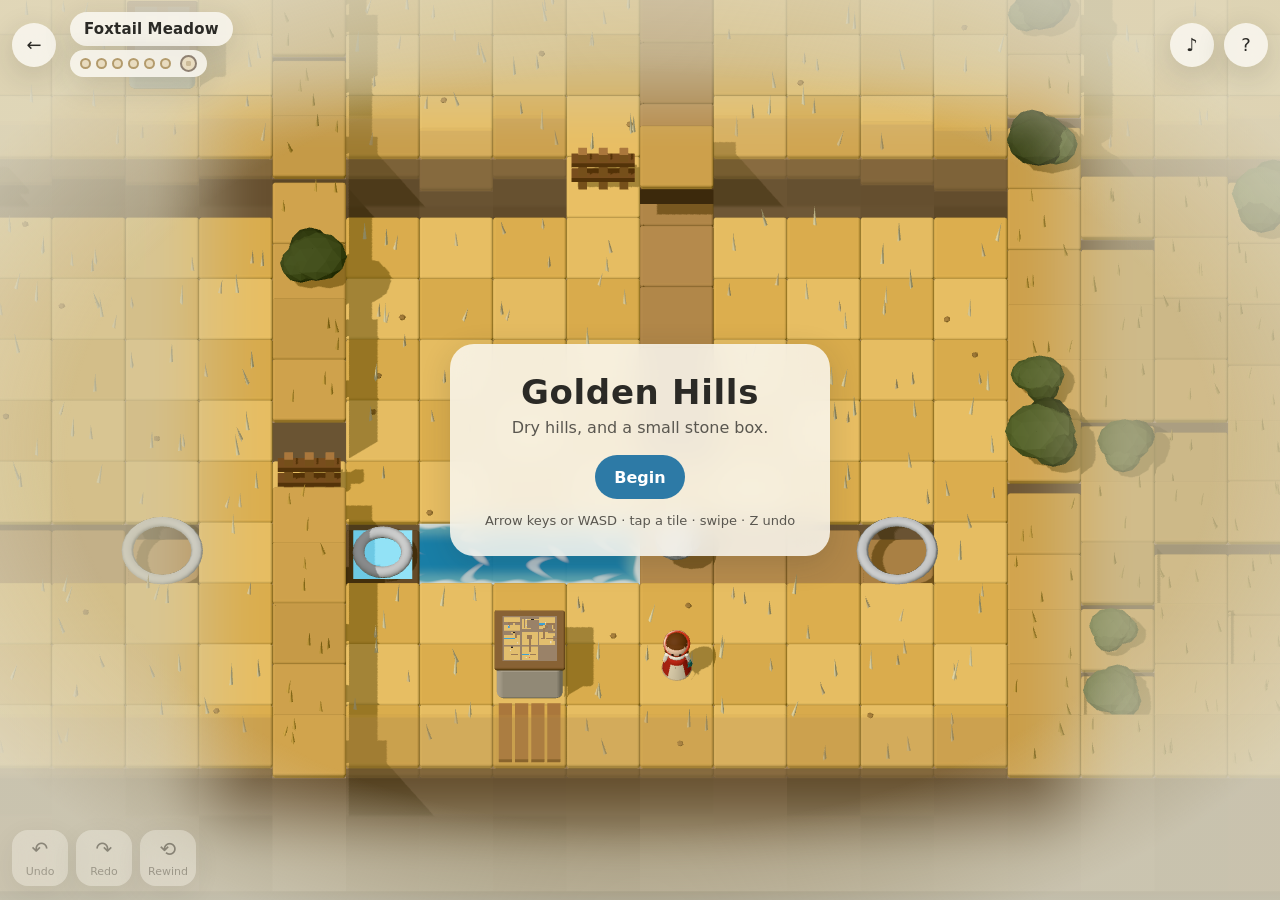
==== goldenhills/index.html @ 191e9e6d "feat: Golden Hills pocket-world puzzle game and puzzle studio Golden Hills (goldenhills/): a pocket-" ====
<!doctype html>
<html lang="en">
<head>
  <meta charset="utf-8">
  <meta name="viewport" content="width=device-width, initial-scale=1, viewport-fit=cover">
  <meta name="color-scheme" content="light">
  <title>Golden Hills</title>
  <link rel="icon" href="data:image/svg+xml,%3Csvg xmlns='http://www.w3.org/2000/svg' viewBox='0 0 16 16'%3E%3Crect x='2' y='4' width='12' height='10' rx='2' fill='%23d9c9a8'/%3E%3Cpath d='M6 14V10a2 2 0 0 1 4 0v4z' fill='%232e2620'/%3E%3Cpath d='M2 7h12' stroke='%233f9fd0' stroke-width='1.5'/%3E%3C/svg%3E">
  <link rel="stylesheet" href="./style.css">
  <script type="importmap">
    { "imports": {
      "three": "./vendor/three/three.module.js",
      "three/addons/": "./vendor/three/addons/",
      "@sparkjsdev/spark": "./vendor/spark/spark.module.min.js"
    } }
  </script>
</head>
<body>
  <main id="game">
    <div class="fog" aria-hidden="true"></div>
    <canvas id="scene" aria-describedby="status"></canvas>
    <div class="vignette" aria-hidden="true"></div>

    <header class="hud top">
      <a class="chip" id="back" href="../" aria-label="Back to the collection" hidden>←</a>
      <div class="place-wrap">
        <p id="place" class="place" aria-live="polite"></p>
        <div id="pools" class="pools" role="img" aria-label="Pools awake"></div>
      </div>
      <button class="chip" id="sound" type="button" aria-pressed="true" aria-label="Sound">♪</button>
      <button class="chip" id="help-open" type="button" aria-label="How to play">?</button>
    </header>

    <figure id="outside" class="outside" hidden aria-hidden="true"><canvas width="160" height="160"></canvas><figcaption>Outside</figcaption></figure>
    <div id="prompt" class="prompt" hidden></div>
    <p id="status" class="status" role="status" aria-live="polite"></p>

    <nav class="hud bottom" aria-label="Controls">
      <div class="pad" role="group" aria-label="Move">
        <button type="button" data-dir="up" aria-label="Up">▲</button>
        <button type="button" data-dir="left" aria-label="Left">◀</button>
        <button type="button" data-dir="down" aria-label="Down">▼</button>
        <button type="button" data-dir="right" aria-label="Right">▶</button>
      </div>
      <div class="actions">
        <button type="button" id="undo" class="action" aria-label="Undo" aria-keyshortcuts="Z"><i aria-hidden="true">↶</i><span>Undo</span></button>
        <button type="button" id="redo" class="action" aria-label="Redo" aria-keyshortcuts="Shift+Z"><i aria-hidden="true">↷</i><span>Redo</span></button>
        <button type="button" id="rewind" class="action" aria-label="Rewind a clearing" aria-keyshortcuts="R"><i aria-hidden="true">⟲</i><span>Rewind</span></button>
      </div>
    </nav>

    <section id="title" class="card title">
      <h1>Golden Hills</h1>
      <p>Dry hills, and a small stone box.</p>
      <button type="button" id="begin" class="primary">Begin</button>
      <p class="fine">Arrow keys or WASD · tap a tile · swipe · Z undo</p>
    </section>

    <div id="bubble" class="bubble" hidden aria-hidden="true">hi! thanks for the rain!</div>
  </main>

  <dialog id="ending" class="ending" aria-labelledby="ending-title">
    <h2 id="ending-title">You brought the rain back to Golden Hills.</h2>
    <p>Say hi to Safii at <a href="https://safii.tz.mt" target="_blank" rel="noopener">safii.tz.mt</a></p>
    <form method="dialog"><button id="stay" class="primary" autofocus>Keep walking</button></form>
  </dialog>

  <dialog id="help">
    <h2>How to play</h2>
    <ul>
      <li><b>Move</b> with arrow keys or WASD, by tapping a tile next to you, or by swiping. Tap a farther tile to walk there.</li>
      <li><b>Push</b> stones and boxes by walking into them.</li>
      <li><b>Arches</b> are doorways. Walk into one to go inside.</li>
      <li><b>Undo</b> anything with Z (Shift+Z redoes). <b>Rewind</b> (R) puts a clearing back as it began, even one you finished. Pools you woke stay awake.</li>
    </ul>
    <p>Everything else, the hills will show you.</p>
    <form method="dialog" class="row"><button type="button" id="credits-open">Credits</button><button type="button" id="replay">Start over</button><button class="primary">Close</button></form>
  </dialog>

  <dialog id="rewind-pick" aria-labelledby="rewind-title">
    <h2 id="rewind-title">Rewind which clearing?</h2>
    <p>It goes back as it began. Pools you woke stay awake, and Undo brings it back.</p>
    <ul id="rewind-list" class="pick"></ul>
    <form method="dialog"><button>Cancel</button></form>
  </dialog>

  <dialog id="credits">
    <h2>Golden Hills</h2>
    <p>Made for this collection. Rendering by three.js and Spark (MIT). Every model, texture, sound and note is generated in your browser.</p>
    <form method="dialog"><button class="primary">Close</button></form>
  </dialog>

  <script type="module" src="./app.mjs"></script>
</body>
</html>
---- goldenhills/style.css ----
:root {
  --ink: #2b2a26;
  --ink-soft: #5a5750;
  --paper: rgba(250, 247, 240, 0.86);
  --paper-solid: #faf7f0;
  --accent: #2d7aa6;
  --ring: #1d5f86;
  --radius: 18px;
  --shadow: 0 8px 30px rgba(40, 38, 30, 0.16);
  font-family: ui-rounded, "SF Pro Rounded", system-ui, -apple-system, "Segoe UI", sans-serif;
  color: var(--ink);
  -webkit-text-size-adjust: 100%;
}

* { box-sizing: border-box; }
html, body { margin: 0; height: 100%; background: #bfd8d2; overflow: hidden; }
button { font: inherit; color: inherit; cursor: pointer; }
button:focus-visible, a:focus-visible { outline: 3px solid var(--ring); outline-offset: 2px; }

#game { position: fixed; inset: 0; }
/* Bay sky: summer haze and a fog bank while the hills are dry; clear blue as the rain returns (--clear: 0 to 1). */
html, body { background: linear-gradient(180deg, #a9d4ef 0%, #d4e6ee 45%, #f1e3bf 100%); }
#game > .fog { position: absolute; inset: 0; pointer-events: none;
  background: linear-gradient(180deg, rgba(236, 238, 236, 0.92) 0%, rgba(232, 234, 230, 0.75) 40%, rgba(240, 233, 214, 0.35) 100%);
  opacity: calc(1 - var(--clear, 0) * 0.85); transition: opacity 4s ease; }
.backdrop { position: absolute; inset: 0; width: 100%; height: 100%; pointer-events: none; }
.vignette { position: absolute; inset: 0; pointer-events: none;
  background: radial-gradient(ellipse 62% 58% at 50% 50%, transparent 72%, rgba(230, 228, 214, 0.55) 100%); }
.fade { position: absolute; inset: 0; pointer-events: none; opacity: 0; background: radial-gradient(circle at 50% 45%, #fbf7ee, #dbe7e2); }
#scene { position: absolute; inset: 0; width: 100%; height: 100%; display: block; touch-action: pinch-zoom; }

.hud { position: absolute; left: 0; right: 0; display: flex; align-items: center; gap: 10px; pointer-events: none;
  padding: max(12px, env(safe-area-inset-top)) max(12px, env(safe-area-inset-right)) 12px max(12px, env(safe-area-inset-left)); }
.hud > * { pointer-events: auto; }
.top { top: 0; }
.bottom { bottom: 0; justify-content: space-between; align-items: flex-end;
  padding-bottom: max(14px, env(safe-area-inset-bottom)); }

.chip { min-width: 44px; height: 44px; border-radius: 22px; border: 0; background: var(--paper); box-shadow: var(--shadow);
  display: inline-grid; place-items: center; text-decoration: none; color: var(--ink); font-size: 18px;
  backdrop-filter: blur(10px); -webkit-backdrop-filter: blur(10px); }
.chip[aria-pressed="false"] { opacity: 0.55; }
.place { padding: 8px 14px; border-radius: 22px; background: var(--paper); box-shadow: var(--shadow);
  font-weight: 600; font-size: 15px; letter-spacing: 0.01em; backdrop-filter: blur(10px); -webkit-backdrop-filter: blur(10px); }
.place:empty { visibility: hidden; }
.place-wrap { margin: 0 auto 0 4px; display: grid; justify-items: start; gap: 4px; pointer-events: none; }
.place-wrap .place { margin: 0; }
/* Seven pools: six small, then the heart. Each fills when its pool wakes. */
.pools { display: flex; align-items: center; gap: 5px; margin: 0; padding: 5px 10px; border-radius: 14px;
  background: var(--paper); box-shadow: var(--shadow); backdrop-filter: blur(10px); -webkit-backdrop-filter: blur(10px); }
.pools i { width: 11px; height: 11px; border-radius: 50%; border: 2px solid #b39b6c; background: #e9dcc0; transition: background 0.4s, border-color 0.4s, transform 0.4s; }
.pools i.awake { background: #3e9fd2; border-color: #2b7aa8; }
.pools i.heart { width: 17px; height: 17px; margin-left: 4px; border-color: #8f8172; background: radial-gradient(circle, #cdbb98 30%, #e9dcc0 32%); }
.pools i.heart.awake { border-color: #3f7f36; background: radial-gradient(circle, #f6c3cf 28%, #5f9e47 30%); }
.pools i.pulse { animation: pool-pulse 0.9s ease-out; }
@keyframes pool-pulse { 0% { transform: scale(1); } 35% { transform: scale(1.7); } 100% { transform: scale(1); } }

.actions { display: flex; gap: 8px; }
.action { min-width: 56px; height: 56px; border-radius: 16px; border: 0; background: var(--paper); box-shadow: var(--shadow);
  display: grid; place-items: center; font-size: 20px; line-height: 1; padding: 6px 8px;
  backdrop-filter: blur(10px); -webkit-backdrop-filter: blur(10px); }
.action i { font-style: normal; }
.action span { font-size: 11px; color: var(--ink-soft); }
.action:disabled { opacity: 0.4; cursor: default; }

.pad { display: grid; grid-template-columns: repeat(3, 52px); grid-template-rows: repeat(2, 52px); gap: 6px; }
.pad button { border: 0; border-radius: 14px; background: var(--paper); box-shadow: var(--shadow); font-size: 16px;
  backdrop-filter: blur(10px); -webkit-backdrop-filter: blur(10px); touch-action: manipulation; }
.pad [data-dir="up"] { grid-column: 2; grid-row: 1; }
.pad [data-dir="left"] { grid-column: 1; grid-row: 2; }
.pad [data-dir="down"] { grid-column: 2; grid-row: 2; }
.pad [data-dir="right"] { grid-column: 3; grid-row: 2; }
.pad button:active, .action:active, .chip:active { transform: scale(0.94); }
@media (hover: hover) and (pointer: fine) and (min-width: 700px) { .pad { display: none; } }
/* Very narrow phones: pad and actions side by side don't fit; tighten the pad, stack Rewind above Undo/Redo. */
@media (max-width: 380px) {
  .pad { grid-template-columns: repeat(3, 48px); grid-template-rows: repeat(2, 48px); }
  .actions { display: grid; grid-template-columns: repeat(2, 56px); }
  #rewind { grid-area: 1 / 2; } #undo { grid-area: 2 / 1; } #redo { grid-area: 2 / 2; }
  .place { font-size: 13px; }
}

.status { position: absolute; left: 50%; bottom: calc(max(14px, env(safe-area-inset-bottom)) + 70px); transform: translateX(-50%);
  margin: 0; padding: 8px 14px; border-radius: 14px; background: rgba(43, 42, 38, 0.78); color: #fff; font-size: 14px;
  max-width: min(86vw, 420px); text-align: center; pointer-events: none; transition: opacity 0.3s; }
.status:empty { opacity: 0; }
/* Clear the two-row D-pad wherever it shows. */
@media not ((hover: hover) and (pointer: fine) and (min-width: 700px)) { .status { bottom: calc(max(14px, env(safe-area-inset-bottom)) + 124px); } }

.outside { position: absolute; right: max(12px, env(safe-area-inset-right)); top: calc(max(12px, env(safe-area-inset-top)) + 56px);
  margin: 0; padding: 6px; border-radius: 14px; background: var(--paper); box-shadow: var(--shadow); pointer-events: none;
  backdrop-filter: blur(10px); -webkit-backdrop-filter: blur(10px); }
.outside canvas { display: block; width: 92px; height: 92px; border-radius: 9px; image-rendering: pixelated; }
.outside figcaption { font-size: 11px; text-align: center; color: var(--ink-soft); margin-top: 3px; }
@media (min-width: 700px) { .outside canvas { width: 128px; height: 128px; } }
.prompt { position: absolute; transform: translate(-50%, -100%); padding: 6px 12px; border-radius: 12px; background: var(--paper-solid);
  box-shadow: var(--shadow); font-size: 14px; font-weight: 600; pointer-events: none; white-space: nowrap; }
.prompt::after { content: ""; position: absolute; left: 50%; bottom: -6px; transform: translateX(-50%) rotate(45deg);
  width: 12px; height: 12px; background: var(--paper-solid); }

.card { position: absolute; left: 50%; transform: translate(-50%, -50%); top: 50%; width: min(88vw, 380px);
  padding: 28px 26px; border-radius: 24px; background: var(--paper); box-shadow: var(--shadow); text-align: center;
  backdrop-filter: blur(14px); -webkit-backdrop-filter: blur(14px); }
.card h1 { margin: 0 0 6px; font-size: 34px; letter-spacing: 0.02em; }
.card h2 { margin: 0 0 6px; font-size: 24px; }
.card p { margin: 0 0 18px; color: var(--ink-soft); }
.card .fine { margin: 14px 0 0; font-size: 13px; }
dialog.ending { text-align: center; width: min(90vw, 400px); }
dialog.ending h2 { font-size: 21px; margin-bottom: 8px; } dialog.ending p { margin: 0 0 6px; color: var(--ink-soft); }
dialog.ending a { color: var(--accent); font-weight: 600; } dialog.ending form { text-align: center; }
dialog form.row { justify-content: flex-end; }
/* Safii's speech bubble, anchored over her head by the app each frame. */
.bubble { position: absolute; transform: translate(-50%, -100%); padding: 8px 14px; border-radius: 16px; background: #fff; color: var(--ink);
  font-weight: 700; font-size: 15px; box-shadow: var(--shadow); pointer-events: none; white-space: nowrap; animation: bubble-in 0.35s cubic-bezier(.3,1.6,.5,1) both; }
.bubble::after { content: ""; position: absolute; left: 50%; bottom: -7px; transform: translateX(-50%) rotate(45deg); width: 14px; height: 14px; background: #fff; }
@keyframes bubble-in { from { transform: translate(-50%, -80%) scale(0.4); opacity: 0; } }
.row { display: flex; flex-wrap: wrap; gap: 8px; justify-content: center; }
.card button, dialog button { min-height: 44px; padding: 0 18px; border-radius: 22px; border: 1px solid rgba(43, 42, 38, 0.15);
  background: var(--paper-solid); }
.primary { background: var(--accent) !important; color: #fff !important; border-color: transparent !important; font-weight: 600; }

dialog { border: 0; border-radius: 22px; padding: 24px; width: min(90vw, 440px); background: var(--paper-solid); color: var(--ink);
  box-shadow: var(--shadow); }
dialog::backdrop { background: rgba(30, 30, 25, 0.35); }
dialog h2 { margin-top: 0; }
dialog li { margin-bottom: 8px; line-height: 1.4; }
dialog form { text-align: right; margin-top: 12px; }
.pick { list-style: none; margin: 0; padding: 0; display: grid; gap: 8px; }
.pick button { width: 100%; text-align: left; }

@media (prefers-reduced-motion: reduce) { * { transition: none !important; } }
@media (forced-colors: active) {
  .pools i, .pools i.heart { border-color: CanvasText; background: Canvas; } .pools i.awake, .pools i.heart.awake { background: Highlight; }
  .bubble, .bubble::after { border: 1px solid CanvasText; background: Canvas; color: CanvasText; }
  .chip, .action, .pad button, .card, .place, .pools, .status, .prompt { border: 1px solid ButtonText; background: Canvas; color: CanvasText; }
  .primary { background: ButtonFace !important; color: ButtonText !important; border: 3px solid ButtonText !important; }
}
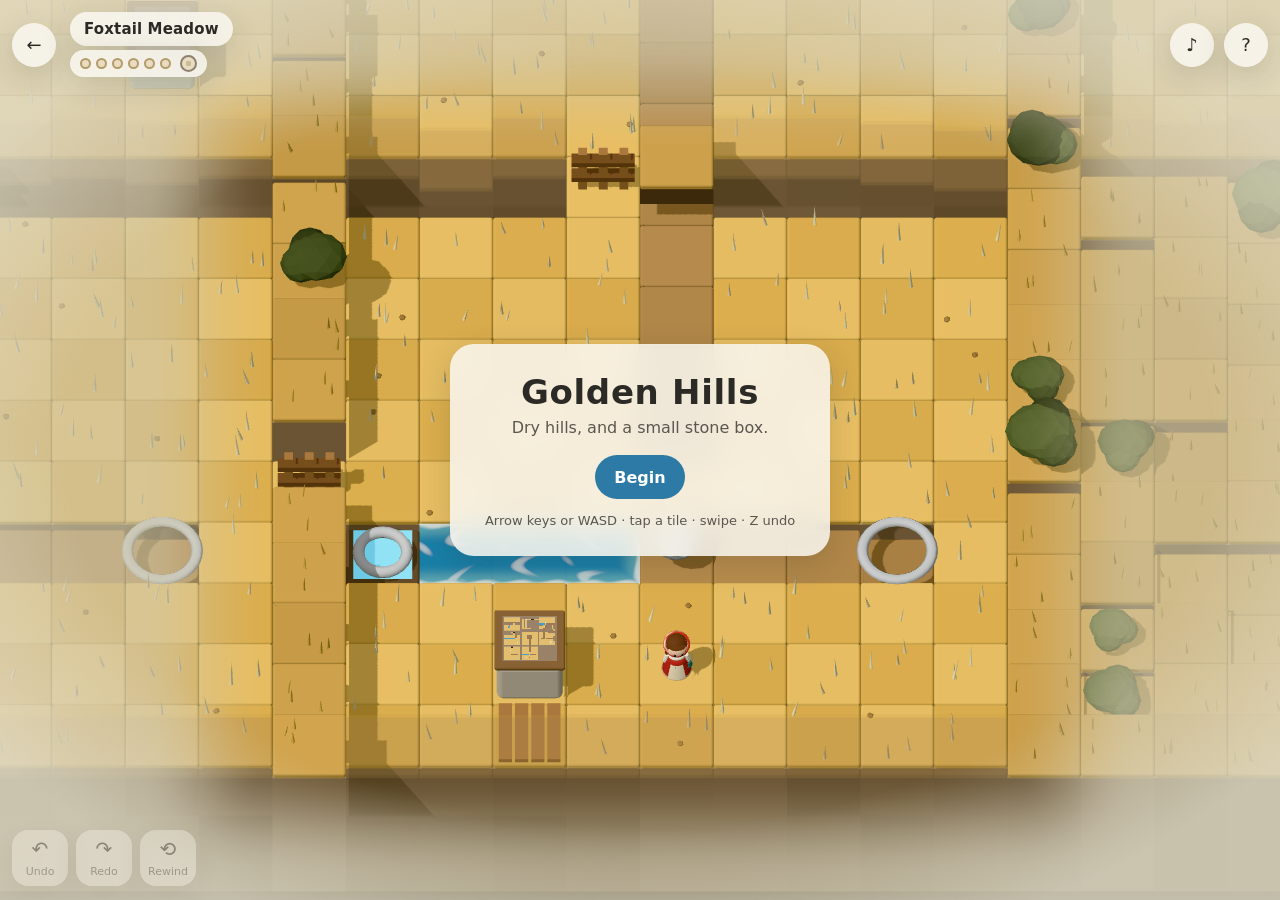
==== commit 2ef7a21a: "fix(goldenhills): ending shows only the URL, no Safii name The modal line is now just the safii.tz.m" ====
--- a/goldenhills/index.html
+++ b/goldenhills/index.html
@@ -61,7 +61,7 @@
 
   <dialog id="ending" class="ending" aria-labelledby="ending-title">
     <h2 id="ending-title">You brought the rain back to Golden Hills.</h2>
-    <p>Say hi to Safii at <a href="https://safii.tz.mt" target="_blank" rel="noopener">safii.tz.mt</a></p>
+    <p><a href="https://safii.tz.mt" target="_blank" rel="noopener">safii.tz.mt</a></p>
     <form method="dialog"><button id="stay" class="primary" autofocus>Keep walking</button></form>
   </dialog>
 
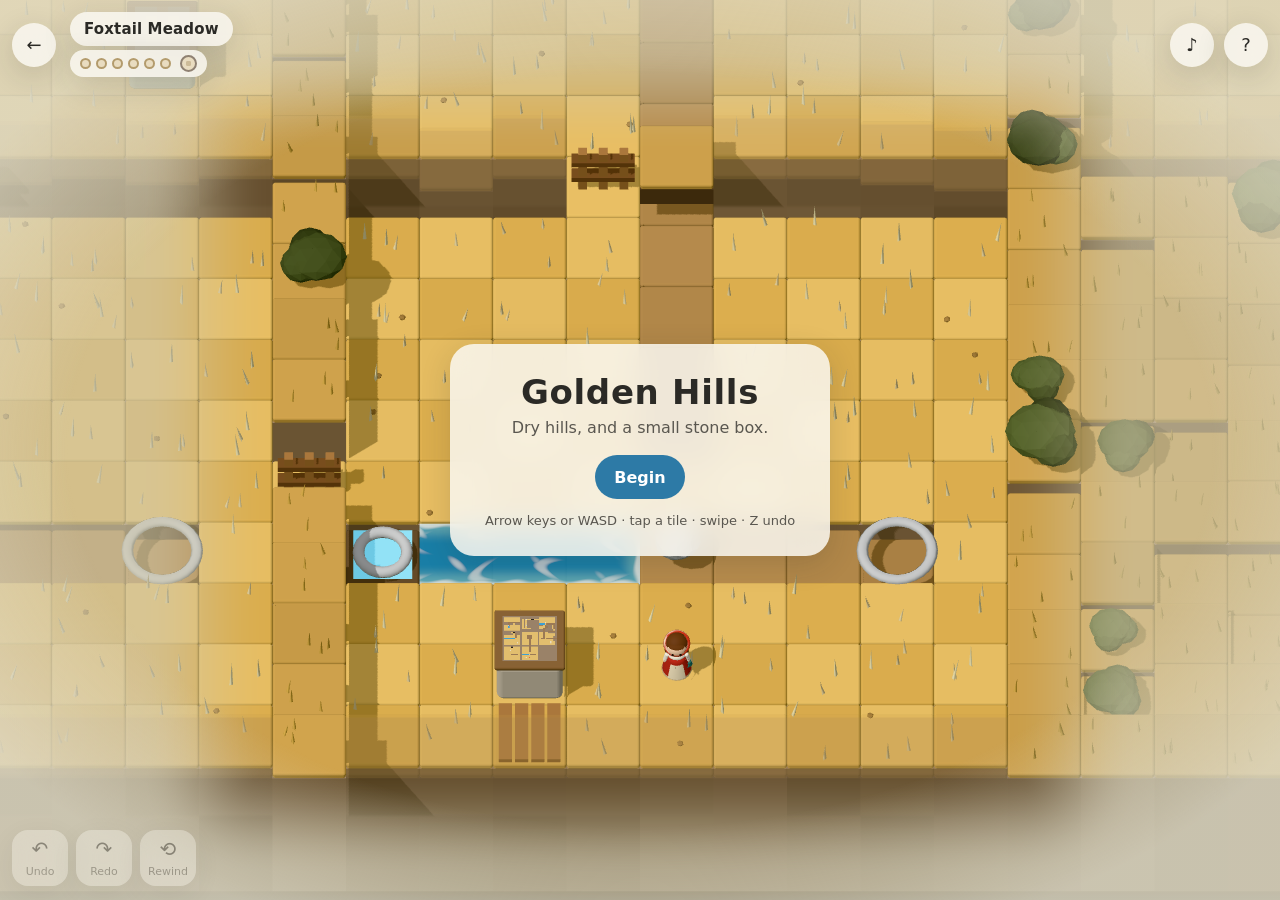
==== commit ab594d10: "feat(goldenhills): ending links to safii.sloprefinery.ai tz.mt is dropped; the game moves to goldenh" ====
--- a/goldenhills/index.html
+++ b/goldenhills/index.html
@@ -61,7 +61,7 @@
 
   <dialog id="ending" class="ending" aria-labelledby="ending-title">
     <h2 id="ending-title">You brought the rain back to Golden Hills.</h2>
-    <p><a href="https://safii.tz.mt" target="_blank" rel="noopener">safii.tz.mt</a></p>
+    <p><a href="https://safii.sloprefinery.ai" target="_blank" rel="noopener">safii.sloprefinery.ai</a></p>
     <form method="dialog"><button id="stay" class="primary" autofocus>Keep walking</button></form>
   </dialog>
 
